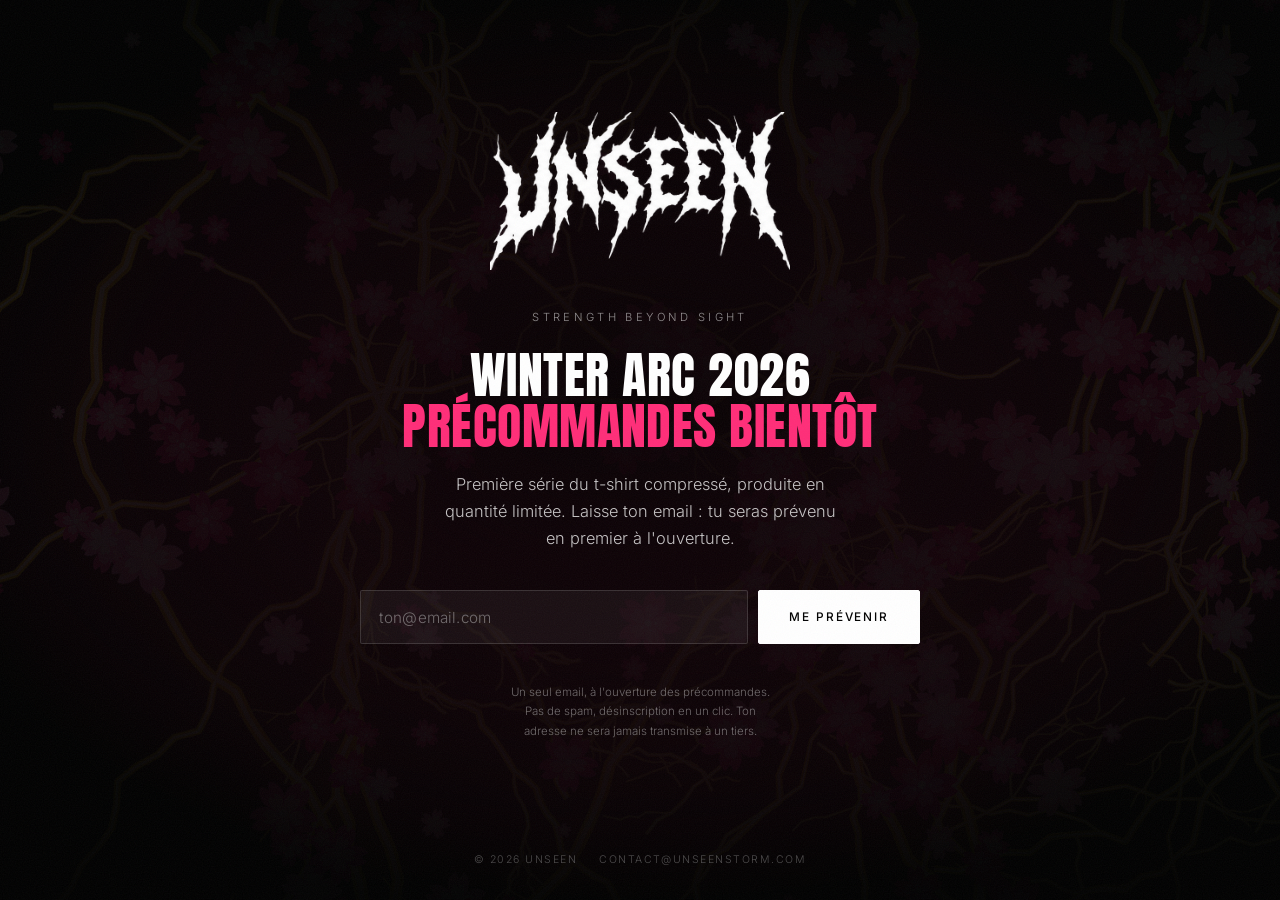
==== unseen/bientot.html @ d10ef1e6 "Ajoute la page d'attente avec capture d'email Page autonome (bientot.html) reprenant la direction du" ====
<!DOCTYPE html>
<html lang="fr">
<head>
<meta charset="UTF-8">
<meta name="viewport" content="width=device-width, initial-scale=1">
<title>UNSEEN — Précommandes bientôt ouvertes</title>
<meta name="description" content="UNSEEN · Winter Arc 2026. Première série de t-shirts compressés, produite en quantité limitée. Laisse ton email pour être prévenu à l'ouverture des précommandes.">
<meta name="theme-color" content="#000000">
<meta name="robots" content="index,follow">
<meta property="og:type" content="website">
<meta property="og:title" content="UNSEEN — Strength Beyond Sight">
<meta property="og:description" content="Winter Arc 2026 — précommandes bientôt ouvertes. 見えない力">
<meta property="og:image" content="assets/print.jpg">
<link rel="icon" href="data:image/svg+xml,<svg xmlns='http://www.w3.org/2000/svg' viewBox='0 0 100 100'><text y='.9em' font-size='90'>🌸</text></svg>">
<link rel="preconnect" href="https://fonts.googleapis.com">
<link rel="preconnect" href="https://fonts.gstatic.com" crossorigin>
<link href="https://fonts.googleapis.com/css2?family=Noto+Sans+JP:wght@400;700&display=swap" rel="stylesheet">
<link rel="preload" href="fonts/anton-400-latin.woff2" as="font" type="font/woff2" crossorigin>
<link rel="preload" href="fonts/inter-400-latin.woff2" as="font" type="font/woff2" crossorigin>

<style>
@font-face{font-family:'Anton';font-style:normal;font-weight:400;font-display:swap;
  src:url('fonts/anton-400-latin-ext.woff2') format('woff2');unicode-range:U+0100-02BA, U+02BD-02C5, U+02C7-02CC, U+02CE-02D7, U+02DD-02FF, U+0304, U+0308, U+0329, U+1D00-1DBF, U+1E00-1E9F, U+1EF2-1EFF, U+2020, U+20A0-20AB, U+20AD-20C0, U+2113, U+2C60-2C7F, U+A720-A7FF;}
@font-face{font-family:'Anton';font-style:normal;font-weight:400;font-display:swap;
  src:url('fonts/anton-400-latin.woff2') format('woff2');unicode-range:U+0000-00FF, U+0131, U+0152-0153, U+02BB-02BC, U+02C6, U+02DA, U+02DC, U+0304, U+0308, U+0329, U+2000-206F, U+20AC, U+2122, U+2191, U+2193, U+2212, U+2215, U+FEFF, U+FFFD;}
@font-face{font-family:'Inter';font-style:normal;font-weight:300;font-display:swap;
  src:url('fonts/inter-300-latin.woff2') format('woff2');unicode-range:U+0000-00FF, U+0131, U+0152-0153, U+02BB-02BC, U+02C6, U+02DA, U+02DC, U+0304, U+0308, U+0329, U+2000-206F, U+20AC, U+2122, U+2191, U+2193, U+2212, U+2215, U+FEFF, U+FFFD;}
@font-face{font-family:'Inter';font-style:normal;font-weight:400;font-display:swap;
  src:url('fonts/inter-400-latin.woff2') format('woff2');unicode-range:U+0000-00FF, U+0131, U+0152-0153, U+02BB-02BC, U+02C6, U+02DA, U+02DC, U+0304, U+0308, U+0329, U+2000-206F, U+20AC, U+2122, U+2191, U+2193, U+2212, U+2215, U+FEFF, U+FFFD;}
@font-face{font-family:'Inter';font-style:normal;font-weight:500;font-display:swap;
  src:url('fonts/inter-500-latin.woff2') format('woff2');unicode-range:U+0000-00FF, U+0131, U+0152-0153, U+02BB-02BC, U+02C6, U+02DA, U+02DC, U+0304, U+0308, U+0329, U+2000-206F, U+20AC, U+2122, U+2191, U+2193, U+2212, U+2215, U+FEFF, U+FFFD;}

:root{
  --black:#000; --white:#fff;
  --mute:rgba(255,255,255,.55);
  --line:rgba(255,255,255,.14);
  --pink:#ff2d78;
  --ease:cubic-bezier(.22,1,.36,1);
  --pad:clamp(20px,5vw,64px);
}
*{box-sizing:border-box}
html,body{height:100%}
body{
  margin:0;background:var(--black);color:var(--white);
  font-family:'Inter',-apple-system,BlinkMacSystemFont,'Segoe UI',sans-serif;
  font-weight:300;-webkit-font-smoothing:antialiased;
  min-height:100svh;display:flex;flex-direction:column;
  overflow-x:hidden;
}

/* ── décor ── */
.bg{position:fixed;inset:-8%;z-index:0;pointer-events:none}
.bg__tile{position:absolute;inset:0;
  background:url("assets/print.jpg") center/cover repeat;
  opacity:.17;filter:saturate(1.05) contrast(1.02) blur(.6px);
  transform:scale(1.08);animation:breathe 16s ease-in-out infinite alternate}
@keyframes breathe{to{transform:scale(1.18)}}
.bg__glow{position:absolute;inset:0;
  background:radial-gradient(48% 42% at 50% 46%,rgba(0,0,0,.82),rgba(0,0,0,.3) 68%,transparent 100%),
             radial-gradient(72% 62% at 50% 50%,rgba(255,45,120,.15),transparent 72%),
             linear-gradient(to bottom,rgba(0,0,0,.92),rgba(0,0,0,.55) 42%,rgba(0,0,0,.96))}
.grain{position:fixed;inset:-150%;z-index:900;pointer-events:none;opacity:.05;
  background-image:url("data:image/svg+xml,%3Csvg xmlns='http://www.w3.org/2000/svg' width='240' height='240'%3E%3Cfilter id='n'%3E%3CfeTurbulence type='fractalNoise' baseFrequency='.85' numOctaves='3'/%3E%3C/filter%3E%3Crect width='100%25' height='100%25' filter='url(%23n)'/%3E%3C/svg%3E");
  animation:grain 700ms steps(4) infinite}
@keyframes grain{0%{transform:translate(0,0)}25%{transform:translate(-3%,2%)}50%{transform:translate(2%,-3%)}75%{transform:translate(-2%,-2%)}100%{transform:translate(3%,1%)}}
.vignette{position:fixed;inset:0;z-index:890;pointer-events:none;
  background:radial-gradient(120% 90% at 50% 45%,transparent 45%,rgba(0,0,0,.75) 100%)}

/* ── structure ── */
.wrap{position:relative;z-index:10;flex:1;display:grid;place-items:center;
  padding:clamp(40px,8vh,80px) var(--pad)}
.card{width:100%;max-width:560px;text-align:center}

.mark{width:clamp(190px,42vw,300px);height:auto;display:block;margin:0 auto clamp(26px,5vh,40px)}

.kicker{font-size:clamp(.56rem,1.4vw,.7rem);letter-spacing:.3em;text-transform:uppercase;
  color:var(--mute);margin:0 0 clamp(18px,3.5vh,26px)}

h1{font-family:'Anton',Impact,sans-serif;font-weight:400;
  font-size:clamp(1.9rem,7.5vw,3.1rem);line-height:1.02;letter-spacing:.01em;
  text-transform:uppercase;margin:0 0 clamp(14px,2.6vh,20px);text-wrap:balance}
h1 em{font-style:normal;color:var(--pink)}

.lede{font-size:clamp(.92rem,2.4vw,1.02rem);line-height:1.65;color:rgba(255,255,255,.76);
  margin:0 auto clamp(26px,5vh,38px);max-width:40ch}

/* ── formulaire ── */
form{display:flex;gap:10px;flex-wrap:wrap;justify-content:center;margin:0 0 14px}
.field{flex:1 1 260px;min-width:0;position:relative}
input[type=email]{
  width:100%;height:54px;padding:0 18px;
  background:rgba(255,255,255,.05);color:var(--white);
  border:1px solid var(--line);border-radius:2px;
  font-family:inherit;font-size:.95rem;font-weight:300;letter-spacing:.01em;
  transition:border-color .3s var(--ease),background .3s var(--ease)}
input[type=email]::placeholder{color:rgba(255,255,255,.38)}
input[type=email]:hover{border-color:rgba(255,255,255,.26)}
input[type=email]:focus{outline:none;border-color:var(--pink);background:rgba(255,255,255,.08)}
input[type=email][aria-invalid="true"]{border-color:var(--pink)}

button{
  flex:0 0 auto;height:54px;padding:0 30px;cursor:pointer;
  background:var(--white);color:var(--black);
  border:1px solid var(--white);border-radius:2px;
  font-family:inherit;font-size:.74rem;font-weight:500;
  letter-spacing:.16em;text-transform:uppercase;
  transition:background .3s var(--ease),color .3s var(--ease),opacity .3s}
button:hover:not(:disabled){background:var(--pink);border-color:var(--pink);color:var(--white)}
button:focus-visible{outline:2px solid var(--pink);outline-offset:3px}
button:disabled{opacity:.45;cursor:default}

.msg{min-height:1.4em;font-size:.82rem;letter-spacing:.02em;margin:0 0 6px}
.msg--err{color:var(--pink)}

.fine{font-size:.72rem;line-height:1.7;color:rgba(255,255,255,.4);margin:0 auto;max-width:38ch}

/* ── état succès ── */
.done{display:none}
.is-done form,.is-done .lede,.is-done .fine{display:none}
.is-done .done{display:block;animation:rise .7s var(--ease) both}
@keyframes rise{from{opacity:0;transform:translateY(14px)}to{opacity:1;transform:none}}
.done__jp{font-family:'Noto Sans JP',sans-serif;font-size:clamp(1.5rem,5vw,2rem);
  color:var(--pink);margin:0 0 16px;letter-spacing:.1em}
.done__t{font-size:1.02rem;line-height:1.6;color:#fff;margin:0 0 10px}
.done__s{font-size:.82rem;line-height:1.7;color:var(--mute);margin:0;max-width:36ch;
  margin-inline:auto}

/* ── pied ── */
.foot{position:relative;z-index:10;padding:0 var(--pad) clamp(22px,4vh,34px);
  display:flex;gap:10px 22px;justify-content:center;flex-wrap:wrap;
  font-size:.66rem;letter-spacing:.14em;text-transform:uppercase;color:rgba(255,255,255,.34)}
.foot a{color:inherit;text-decoration:none;transition:color .3s}
.foot a:hover{color:var(--pink)}

@media (prefers-reduced-motion:reduce){
  *,*::before,*::after{animation:none!important;transition:none!important}
}
</style>
</head>
<body>

<div class="bg" aria-hidden="true">
  <div class="bg__tile"></div>
  <div class="bg__glow"></div>
</div>
<div class="grain" aria-hidden="true"></div>
<div class="vignette" aria-hidden="true"></div>

<main class="wrap">
  <div class="card" id="card">

    <img src="assets/wordmark.png" alt="UNSEEN" class="mark" width="700" height="370">

    <p class="kicker">Strength beyond sight</p>

    <h1>Winter&nbsp;Arc&nbsp;2026<br><em>précommandes bientôt</em></h1>

    <p class="lede">
      Première série du t-shirt compressé, produite en quantité limitée.
      Laisse ton email&nbsp;: tu seras prévenu en premier à l'ouverture.
    </p>

    <form id="form" novalidate>
      <div class="field">
        <label for="email" class="sr-only" style="position:absolute;width:1px;height:1px;overflow:hidden;clip:rect(0 0 0 0);white-space:nowrap">Adresse email</label>
        <input id="email" name="fields[email]" type="email" inputmode="email"
               autocomplete="email" placeholder="ton@email.com" required>
      </div>
      <button type="submit" id="submit">Me prévenir</button>
    </form>

    <p class="msg" id="msg" role="status" aria-live="polite"></p>

    <p class="fine">
      Un seul email, à l'ouverture des précommandes. Pas de spam,
      désinscription en un clic. Ton adresse ne sera jamais transmise à un tiers.
    </p>

    <div class="done" id="done">
      <p class="done__jp">見えない力</p>
      <p class="done__t">C'est noté.</p>
      <p class="done__s">Tu recevras un email dès que les précommandes ouvrent.
        Pense à vérifier tes spams la première fois.</p>
    </div>

  </div>
</main>

<footer class="foot">
  <span>© 2026 UNSEEN</span>
  <a href="mailto:contact@unseenstorm.com">contact@unseenstorm.com</a>
</footer>

<script>
(() => {
  'use strict';

  /* ═══════════════════════════════════════════════════════════
     À REMPLIR — les deux identifiants de ton formulaire MailerLite.
     MailerLite → Formulaires → Embedded form → onglet "Code".
     Dans l'URL du champ "action" tu lis :
       https://assets.mailerlite.com/jsonp/ 123456 /forms/ 7654321 /subscribe
                                           ^^^^^^          ^^^^^^^
                                           COMPTE          FORMULAIRE
     ═══════════════════════════════════════════════════════════ */
  const COMPTE     = 'REMPLACE_MOI';
  const FORMULAIRE = 'REMPLACE_MOI';

  const url = `https://assets.mailerlite.com/jsonp/${COMPTE}/forms/${FORMULAIRE}/subscribe`;

  const form   = document.getElementById('form');
  const champ  = document.getElementById('email');
  const bouton = document.getElementById('submit');
  const msg    = document.getElementById('msg');
  const carte  = document.getElementById('card');

  const valide = v => /^[^\s@]+@[^\s@]+\.[^\s@]{2,}$/.test(v);

  const erreur = texte => {
    msg.textContent = texte;
    msg.className = 'msg msg--err';
    champ.setAttribute('aria-invalid', 'true');
    champ.focus();
  };

  champ.addEventListener('input', () => {
    champ.removeAttribute('aria-invalid');
    if (msg.textContent) { msg.textContent = ''; msg.className = 'msg'; }
  });

  form.addEventListener('submit', async e => {
    e.preventDefault();
    const email = champ.value.trim();

    if (!email)        return erreur('Il manque ton adresse email.');
    if (!valide(email)) return erreur("Cette adresse n'a pas l'air valide.");

    if (COMPTE === 'REMPLACE_MOI') {
      return erreur('Formulaire pas encore relié — identifiants MailerLite manquants.');
    }

    bouton.disabled = true;
    const libelle = bouton.textContent;
    bouton.textContent = 'Envoi…';
    msg.textContent = '';
    msg.className = 'msg';

    const corps = new FormData();
    corps.append('fields[email]', email);
    corps.append('ml-submit', '1');
    corps.append('anticsrf', 'true');

    try {
      await fetch(url, { method: 'POST', mode: 'no-cors', body: corps });
      carte.classList.add('is-done');
      try { localStorage.setItem('unseen.waitlist', email); } catch (_) {}
    } catch (_) {
      bouton.disabled = false;
      bouton.textContent = libelle;
      erreur("L'envoi a échoué. Réessaie dans un instant.");
    }
  });

  /* déjà inscrit sur cet appareil : on affiche directement la confirmation */
  try {
    if (localStorage.getItem('unseen.waitlist')) carte.classList.add('is-done');
  } catch (_) {}
})();
</script>

</body>
</html>
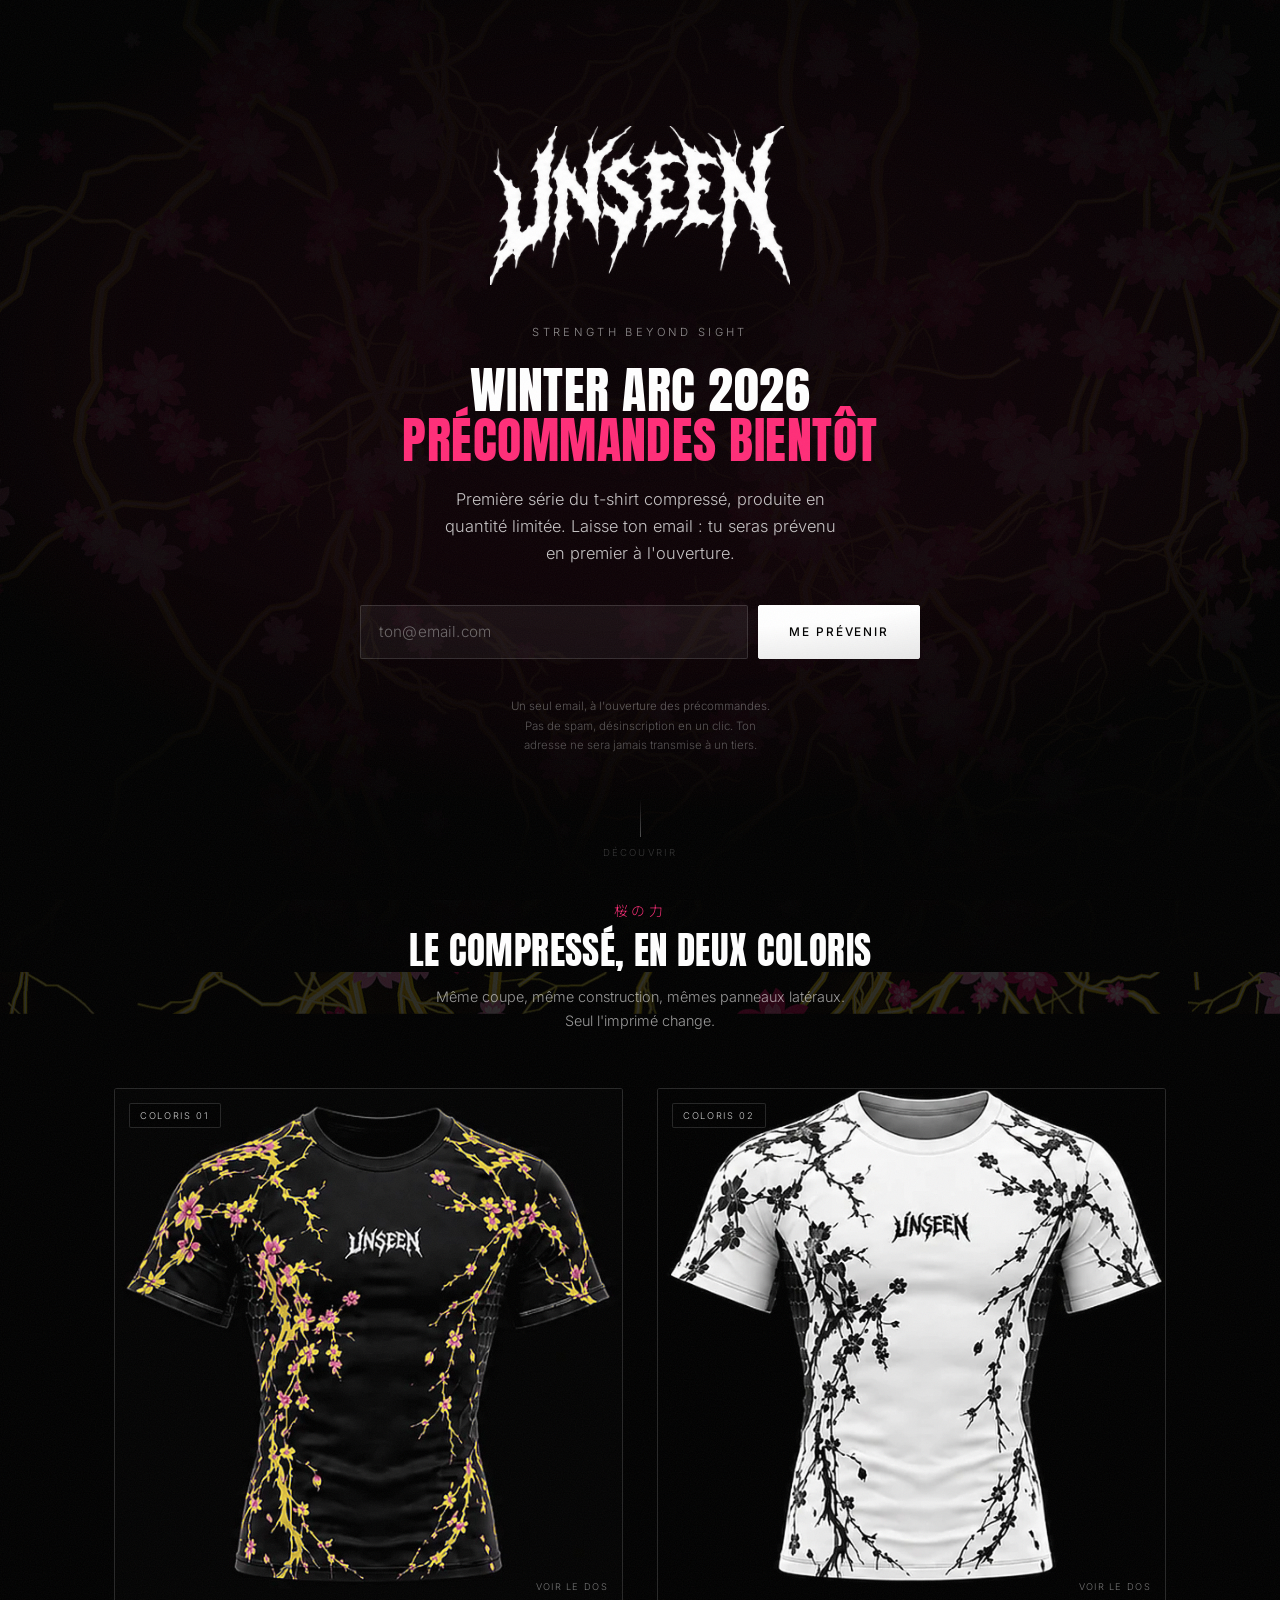
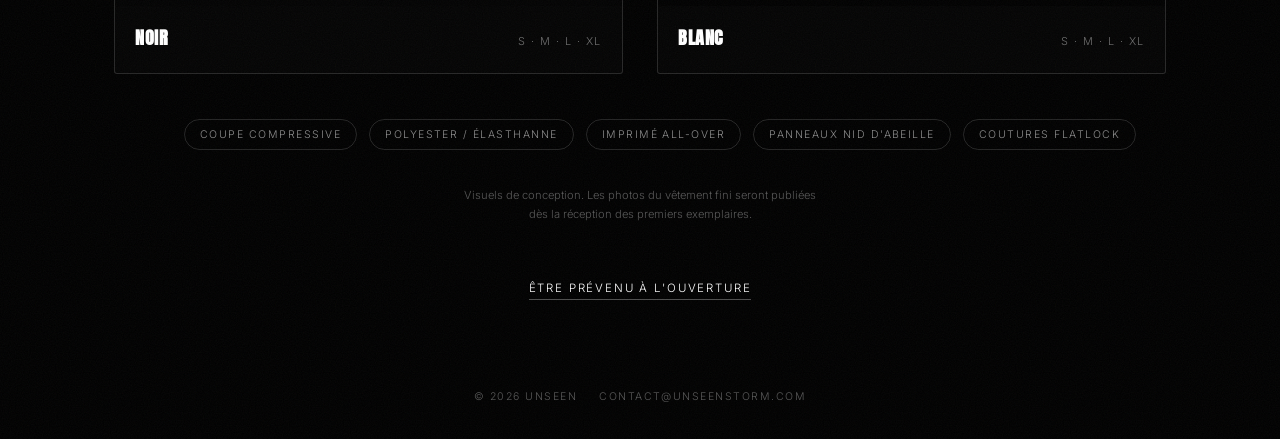
==== commit 3c5861a9: "Ajoute la section produit sous la capture d'email - grille des deux coloris, bascule recto/verso au " ====
--- a/unseen/bientot.html
+++ b/unseen/bientot.html
@@ -4,13 +4,13 @@
 <meta charset="UTF-8">
 <meta name="viewport" content="width=device-width, initial-scale=1">
 <title>UNSEEN — Précommandes bientôt ouvertes</title>
-<meta name="description" content="UNSEEN · Winter Arc 2026. Première série de t-shirts compressés, produite en quantité limitée. Laisse ton email pour être prévenu à l'ouverture des précommandes.">
+<meta name="description" content="UNSEEN · Winter Arc 2026. Le t-shirt compressé, en deux coloris, produit en quantité limitée. Laisse ton email pour être prévenu à l'ouverture des précommandes.">
 <meta name="theme-color" content="#000000">
 <meta name="robots" content="index,follow">
 <meta property="og:type" content="website">
 <meta property="og:title" content="UNSEEN — Strength Beyond Sight">
 <meta property="og:description" content="Winter Arc 2026 — précommandes bientôt ouvertes. 見えない力">
-<meta property="og:image" content="assets/print.jpg">
+<meta property="og:image" content="assets/tee_front.jpg">
 <link rel="icon" href="data:image/svg+xml,<svg xmlns='http://www.w3.org/2000/svg' viewBox='0 0 100 100'><text y='.9em' font-size='90'>🌸</text></svg>">
 <link rel="preconnect" href="https://fonts.googleapis.com">
 <link rel="preconnect" href="https://fonts.gstatic.com" crossorigin>
@@ -39,14 +39,12 @@
   --pad:clamp(20px,5vw,64px);
 }
 *{box-sizing:border-box}
-html,body{height:100%}
 body{
   margin:0;background:var(--black);color:var(--white);
   font-family:'Inter',-apple-system,BlinkMacSystemFont,'Segoe UI',sans-serif;
-  font-weight:300;-webkit-font-smoothing:antialiased;
-  min-height:100svh;display:flex;flex-direction:column;
-  overflow-x:hidden;
+  font-weight:300;-webkit-font-smoothing:antialiased;overflow-x:hidden;
 }
+img{max-width:100%;display:block}
 
 /* ── décor ── */
 .bg{position:fixed;inset:-8%;z-index:0;pointer-events:none}
@@ -56,22 +54,22 @@
   transform:scale(1.08);animation:breathe 16s ease-in-out infinite alternate}
 @keyframes breathe{to{transform:scale(1.18)}}
 .bg__glow{position:absolute;inset:0;
-  background:radial-gradient(48% 42% at 50% 46%,rgba(0,0,0,.82),rgba(0,0,0,.3) 68%,transparent 100%),
-             radial-gradient(72% 62% at 50% 50%,rgba(255,45,120,.15),transparent 72%),
-             linear-gradient(to bottom,rgba(0,0,0,.92),rgba(0,0,0,.55) 42%,rgba(0,0,0,.96))}
+  background:radial-gradient(48% 42% at 50% 40%,rgba(0,0,0,.82),rgba(0,0,0,.3) 68%,transparent 100%),
+             radial-gradient(72% 62% at 50% 44%,rgba(255,45,120,.15),transparent 72%),
+             linear-gradient(to bottom,rgba(0,0,0,.92),rgba(0,0,0,.6) 42%,rgba(0,0,0,.98))}
 .grain{position:fixed;inset:-150%;z-index:900;pointer-events:none;opacity:.05;
   background-image:url("data:image/svg+xml,%3Csvg xmlns='http://www.w3.org/2000/svg' width='240' height='240'%3E%3Cfilter id='n'%3E%3CfeTurbulence type='fractalNoise' baseFrequency='.85' numOctaves='3'/%3E%3C/filter%3E%3Crect width='100%25' height='100%25' filter='url(%23n)'/%3E%3C/svg%3E");
   animation:grain 700ms steps(4) infinite}
 @keyframes grain{0%{transform:translate(0,0)}25%{transform:translate(-3%,2%)}50%{transform:translate(2%,-3%)}75%{transform:translate(-2%,-2%)}100%{transform:translate(3%,1%)}}
 .vignette{position:fixed;inset:0;z-index:890;pointer-events:none;
-  background:radial-gradient(120% 90% at 50% 45%,transparent 45%,rgba(0,0,0,.75) 100%)}
-
-/* ── structure ── */
-.wrap{position:relative;z-index:10;flex:1;display:grid;place-items:center;
-  padding:clamp(40px,8vh,80px) var(--pad)}
+  background:radial-gradient(130% 80% at 50% 30%,transparent 50%,rgba(0,0,0,.7) 100%)}
+
+/* ══ HERO ══ */
+.hero{position:relative;z-index:10;min-height:100svh;display:grid;place-items:center;
+  padding:clamp(48px,9vh,88px) var(--pad) clamp(78px,11vh,110px)}
 .card{width:100%;max-width:560px;text-align:center}
 
-.mark{width:clamp(190px,42vw,300px);height:auto;display:block;margin:0 auto clamp(26px,5vh,40px)}
+.mark{width:clamp(190px,42vw,300px);height:auto;margin:0 auto clamp(26px,5vh,40px)}
 
 .kicker{font-size:clamp(.56rem,1.4vw,.7rem);letter-spacing:.3em;text-transform:uppercase;
   color:var(--mute);margin:0 0 clamp(18px,3.5vh,26px)}
@@ -87,6 +85,7 @@
 /* ── formulaire ── */
 form{display:flex;gap:10px;flex-wrap:wrap;justify-content:center;margin:0 0 14px}
 .field{flex:1 1 260px;min-width:0;position:relative}
+.sr{position:absolute;width:1px;height:1px;overflow:hidden;clip:rect(0 0 0 0);white-space:nowrap}
 input[type=email]{
   width:100%;height:54px;padding:0 18px;
   background:rgba(255,255,255,.05);color:var(--white);
@@ -111,7 +110,6 @@
 
 .msg{min-height:1.4em;font-size:.82rem;letter-spacing:.02em;margin:0 0 6px}
 .msg--err{color:var(--pink)}
-
 .fine{font-size:.72rem;line-height:1.7;color:rgba(255,255,255,.4);margin:0 auto;max-width:38ch}
 
 /* ── état succès ── */
@@ -122,18 +120,82 @@
 .done__jp{font-family:'Noto Sans JP',sans-serif;font-size:clamp(1.5rem,5vw,2rem);
   color:var(--pink);margin:0 0 16px;letter-spacing:.1em}
 .done__t{font-size:1.02rem;line-height:1.6;color:#fff;margin:0 0 10px}
-.done__s{font-size:.82rem;line-height:1.7;color:var(--mute);margin:0;max-width:36ch;
-  margin-inline:auto}
+.done__s{font-size:.82rem;line-height:1.7;color:var(--mute);margin:0 auto;max-width:36ch}
+
+/* ── indice de scroll ── */
+.cue{position:absolute;bottom:clamp(26px,5vh,42px);left:50%;transform:translateX(-50%);
+  display:flex;flex-direction:column;align-items:center;gap:10px;
+  font-size:.6rem;letter-spacing:.22em;text-transform:uppercase;color:rgba(255,255,255,.36)}
+.cue span{width:1px;height:38px;background:linear-gradient(to bottom,transparent,rgba(255,255,255,.5));
+  animation:cue 2.4s var(--ease) infinite}
+@keyframes cue{0%,100%{opacity:.25;transform:scaleY(.6)}50%{opacity:1;transform:scaleY(1)}}
+
+/* ══ PRODUIT ══ */
+.shop{position:relative;z-index:10;padding:0 var(--pad) clamp(60px,10vh,110px);
+  max-width:1180px;margin:0 auto}
+.shop__head{text-align:center;margin:0 0 clamp(34px,6vh,56px)}
+.shop__eyebrow{font-family:'Noto Sans JP',sans-serif;font-size:.86rem;letter-spacing:.24em;
+  color:var(--pink);margin:0 0 12px}
+h2{font-family:'Anton',Impact,sans-serif;font-weight:400;
+  font-size:clamp(1.5rem,5.4vw,2.3rem);line-height:1.05;letter-spacing:.01em;
+  text-transform:uppercase;margin:0 0 14px}
+.shop__sub{font-size:.9rem;line-height:1.7;color:rgba(255,255,255,.6);margin:0 auto;max-width:46ch}
+
+.grid{display:grid;grid-template-columns:repeat(auto-fit,minmax(min(100%,320px),1fr));
+  gap:clamp(18px,3vw,34px)}
+
+.item{border:1px solid var(--line);border-radius:3px;overflow:hidden;background:#040404;
+  transition:border-color .45s var(--ease),transform .45s var(--ease)}
+.item:hover{border-color:rgba(255,255,255,.3);transform:translateY(-4px)}
+.item__media{position:relative;aspect-ratio:1/1.02;background:#000;cursor:pointer}
+.item__media img{position:absolute;inset:0;width:100%;height:100%;object-fit:cover;
+  transition:opacity .6s var(--ease)}
+.item__media .back{opacity:0}
+.item:hover .front,.item.flip .front{opacity:0}
+.item:hover .back,.item.flip .back{opacity:1}
+.item__flag{position:absolute;top:14px;left:14px;z-index:3;
+  font-size:.58rem;letter-spacing:.18em;text-transform:uppercase;
+  padding:6px 10px;border:1px solid var(--line);border-radius:2px;
+  background:rgba(0,0,0,.55);backdrop-filter:blur(6px);color:rgba(255,255,255,.8)}
+.item__hint{position:absolute;bottom:14px;right:14px;z-index:3;
+  font-size:.58rem;letter-spacing:.14em;text-transform:uppercase;color:rgba(255,255,255,.45);
+  transition:opacity .4s}
+.item:hover .item__hint,.item.flip .item__hint{opacity:0}
+.item__body{padding:18px 20px 22px;display:flex;justify-content:space-between;
+  align-items:baseline;gap:14px}
+.item__name{font-family:'Anton',Impact,sans-serif;font-size:1.1rem;letter-spacing:.03em;
+  text-transform:uppercase;margin:0}
+.item__meta{font-size:.68rem;letter-spacing:.14em;text-transform:uppercase;
+  color:rgba(255,255,255,.42);white-space:nowrap}
+
+.specs{display:flex;flex-wrap:wrap;justify-content:center;gap:10px 12px;
+  margin:clamp(30px,5vh,46px) 0 0}
+.specs li{list-style:none;font-size:.66rem;letter-spacing:.14em;text-transform:uppercase;
+  color:rgba(255,255,255,.55);border:1px solid var(--line);border-radius:999px;padding:8px 15px}
+
+.disclaimer{text-align:center;font-size:.7rem;line-height:1.7;color:rgba(255,255,255,.34);
+  margin:clamp(26px,4vh,38px) auto 0;max-width:52ch}
+
+.back2{text-align:center;margin:clamp(34px,6vh,52px) 0 0}
+.back2 a{display:inline-block;font-size:.72rem;letter-spacing:.16em;text-transform:uppercase;
+  color:var(--white);text-decoration:none;border-bottom:1px solid rgba(255,255,255,.3);
+  padding-bottom:4px;transition:color .3s,border-color .3s}
+.back2 a:hover{color:var(--pink);border-color:var(--pink)}
 
 /* ── pied ── */
-.foot{position:relative;z-index:10;padding:0 var(--pad) clamp(22px,4vh,34px);
+.foot{position:relative;z-index:10;padding:0 var(--pad) clamp(26px,4vh,38px);
   display:flex;gap:10px 22px;justify-content:center;flex-wrap:wrap;
   font-size:.66rem;letter-spacing:.14em;text-transform:uppercase;color:rgba(255,255,255,.34)}
 .foot a{color:inherit;text-decoration:none;transition:color .3s}
 .foot a:hover{color:var(--pink)}
 
+/* ── apparition au scroll ── */
+.reveal{opacity:0;transform:translateY(26px)}
+.reveal.in{opacity:1;transform:none;transition:opacity .9s var(--ease),transform .9s var(--ease)}
+
 @media (prefers-reduced-motion:reduce){
   *,*::before,*::after{animation:none!important;transition:none!important}
+  .reveal{opacity:1;transform:none}
 }
 </style>
 </head>
@@ -146,7 +208,8 @@
 <div class="grain" aria-hidden="true"></div>
 <div class="vignette" aria-hidden="true"></div>
 
-<main class="wrap">
+<!-- ══ HERO ══ -->
+<header class="hero" id="top">
   <div class="card" id="card">
 
     <img src="assets/wordmark.png" alt="UNSEEN" class="mark" width="700" height="370">
@@ -162,7 +225,7 @@
 
     <form id="form" novalidate>
       <div class="field">
-        <label for="email" class="sr-only" style="position:absolute;width:1px;height:1px;overflow:hidden;clip:rect(0 0 0 0);white-space:nowrap">Adresse email</label>
+        <label for="email" class="sr">Adresse email</label>
         <input id="email" name="fields[email]" type="email" inputmode="email"
                autocomplete="email" placeholder="ton@email.com" required>
       </div>
@@ -184,6 +247,73 @@
     </div>
 
   </div>
+
+  <div class="cue" aria-hidden="true"><span></span>Découvrir</div>
+</header>
+
+<!-- ══ PRODUIT ══ -->
+<main class="shop" id="collection">
+
+  <div class="shop__head reveal">
+    <p class="shop__eyebrow">桜の力</p>
+    <h2>Le compressé, en deux coloris</h2>
+    <p class="shop__sub">Même coupe, même construction, mêmes panneaux latéraux.
+      Seul l'imprimé change.</p>
+  </div>
+
+  <div class="grid">
+
+    <article class="item reveal">
+      <div class="item__media" tabindex="0" role="button"
+           aria-label="Voir le dos du coloris noir">
+        <span class="item__flag">Coloris 01</span>
+        <img class="front" src="assets/tee_front.jpg" alt="T-shirt compressé UNSEEN noir, vue de face"
+             width="1116" height="1108" loading="lazy" decoding="async">
+        <img class="back" src="assets/tee_back.jpg" alt="T-shirt compressé UNSEEN noir, vue de dos"
+             width="1084" height="1108" loading="lazy" decoding="async">
+        <span class="item__hint">Voir le dos</span>
+      </div>
+      <div class="item__body">
+        <h3 class="item__name">Noir</h3>
+        <span class="item__meta">S · M · L · XL</span>
+      </div>
+    </article>
+
+    <article class="item reveal">
+      <div class="item__media" tabindex="0" role="button"
+           aria-label="Voir le dos du coloris blanc">
+        <span class="item__flag">Coloris 02</span>
+        <img class="front" src="assets/tee_blanc_front.jpg" alt="T-shirt compressé UNSEEN blanc, vue de face"
+             width="1176" height="1171" loading="lazy" decoding="async">
+        <img class="back" src="assets/tee_blanc_back.jpg" alt="T-shirt compressé UNSEEN blanc, vue de dos"
+             width="1137" height="1171" loading="lazy" decoding="async">
+        <span class="item__hint">Voir le dos</span>
+      </div>
+      <div class="item__body">
+        <h3 class="item__name">Blanc</h3>
+        <span class="item__meta">S · M · L · XL</span>
+      </div>
+    </article>
+
+  </div>
+
+  <ul class="specs reveal">
+    <li>Coupe compressive</li>
+    <li>Polyester / élasthanne</li>
+    <li>Imprimé all-over</li>
+    <li>Panneaux nid d'abeille</li>
+    <li>Coutures flatlock</li>
+  </ul>
+
+  <p class="disclaimer reveal">
+    Visuels de conception. Les photos du vêtement fini seront publiées
+    dès la réception des premiers exemplaires.
+  </p>
+
+  <div class="back2 reveal">
+    <a href="#top">Être prévenu à l'ouverture</a>
+  </div>
+
 </main>
 
 <footer class="foot">
@@ -232,7 +362,7 @@
     e.preventDefault();
     const email = champ.value.trim();
 
-    if (!email)        return erreur('Il manque ton adresse email.');
+    if (!email)         return erreur('Il manque ton adresse email.');
     if (!valide(email)) return erreur("Cette adresse n'a pas l'air valide.");
 
     if (COMPTE === 'REMPLACE_MOI') {
@@ -261,10 +391,33 @@
     }
   });
 
-  /* déjà inscrit sur cet appareil : on affiche directement la confirmation */
   try {
     if (localStorage.getItem('unseen.waitlist')) carte.classList.add('is-done');
   } catch (_) {}
+
+  /* ── recto / verso au tap (le survol suffit à la souris) ── */
+  document.querySelectorAll('.item__media').forEach(media => {
+    const bascule = () => media.closest('.item').classList.toggle('flip');
+    media.addEventListener('click', bascule);
+    media.addEventListener('keydown', e => {
+      if (e.key === 'Enter' || e.key === ' ') { e.preventDefault(); bascule(); }
+    });
+  });
+
+  /* ── apparition au scroll ── */
+  const cibles = document.querySelectorAll('.reveal');
+  if (!('IntersectionObserver' in window)) {
+    cibles.forEach(el => el.classList.add('in'));
+  } else {
+    const obs = new IntersectionObserver((entrees) => {
+      entrees.forEach((entree, i) => {
+        if (!entree.isIntersecting) return;
+        setTimeout(() => entree.target.classList.add('in'), i * 90);
+        obs.unobserve(entree.target);
+      });
+    }, { rootMargin: '0px 0px -12% 0px', threshold: .12 });
+    cibles.forEach(el => obs.observe(el));
+  }
 })();
 </script>
 
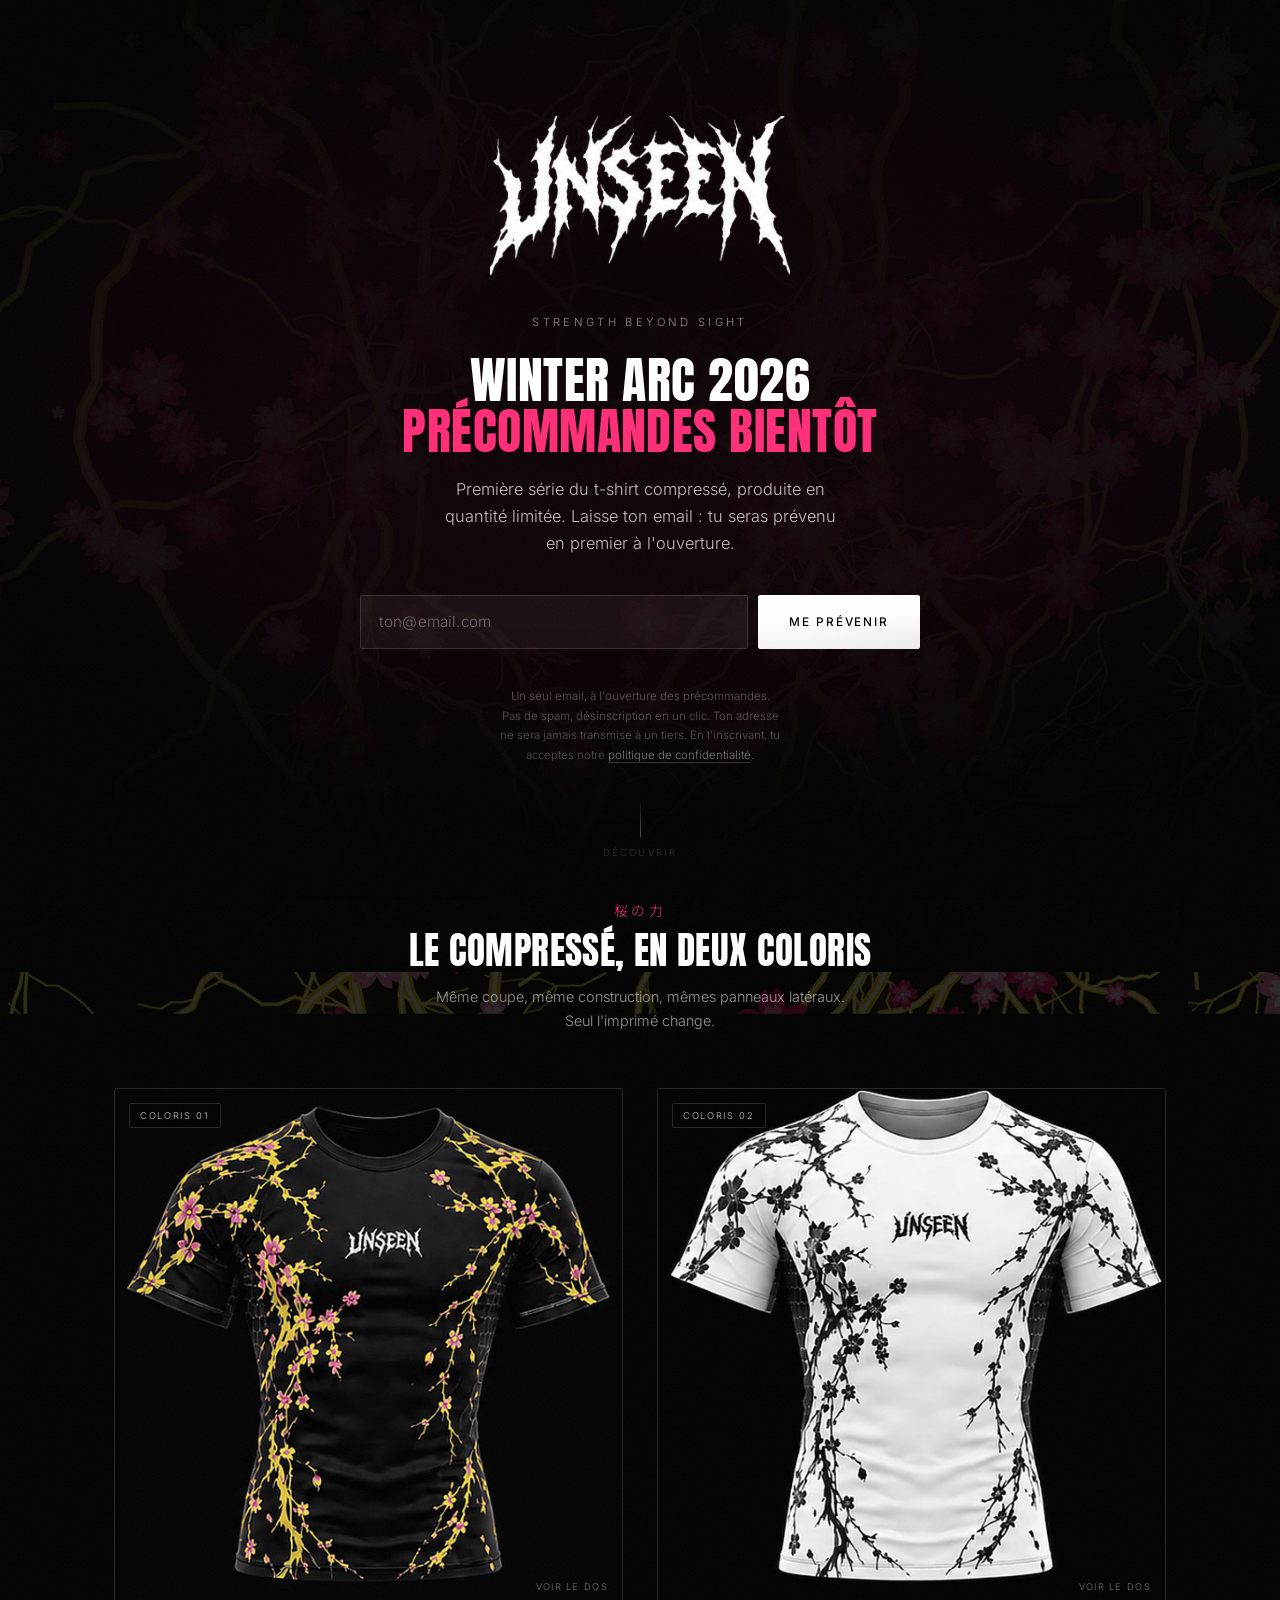
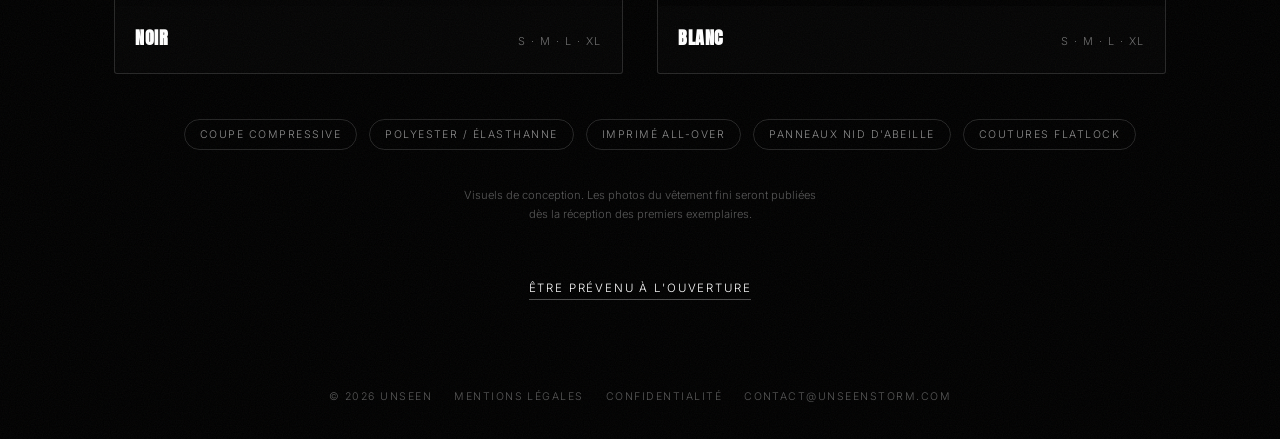
==== commit 3a49cd59: "Ajoute les pages legales et les relie a la page d'attente Mentions legales (LCD art. 3 al. 1 let. s)" ====
--- a/unseen/bientot.html
+++ b/unseen/bientot.html
@@ -110,7 +110,10 @@
 
 .msg{min-height:1.4em;font-size:.82rem;letter-spacing:.02em;margin:0 0 6px}
 .msg--err{color:var(--pink)}
-.fine{font-size:.72rem;line-height:1.7;color:rgba(255,255,255,.4);margin:0 auto;max-width:38ch}
+.fine{font-size:.72rem;line-height:1.7;color:rgba(255,255,255,.4);margin:0 auto;max-width:40ch}
+.fine a{color:rgba(255,255,255,.62);text-decoration:none;
+  border-bottom:1px solid rgba(255,255,255,.26);transition:color .3s,border-color .3s}
+.fine a:hover{color:var(--pink);border-color:var(--pink)}
 
 /* ── état succès ── */
 .done{display:none}
@@ -237,6 +240,8 @@
     <p class="fine">
       Un seul email, à l'ouverture des précommandes. Pas de spam,
       désinscription en un clic. Ton adresse ne sera jamais transmise à un tiers.
+      En t'inscrivant, tu acceptes notre
+      <a href="confidentialite.html">politique de confidentialité</a>.
     </p>
 
     <div class="done" id="done">
@@ -318,6 +323,8 @@
 
 <footer class="foot">
   <span>© 2026 UNSEEN</span>
+  <a href="mentions-legales.html">Mentions légales</a>
+  <a href="confidentialite.html">Confidentialité</a>
   <a href="mailto:contact@unseenstorm.com">contact@unseenstorm.com</a>
 </footer>
 
